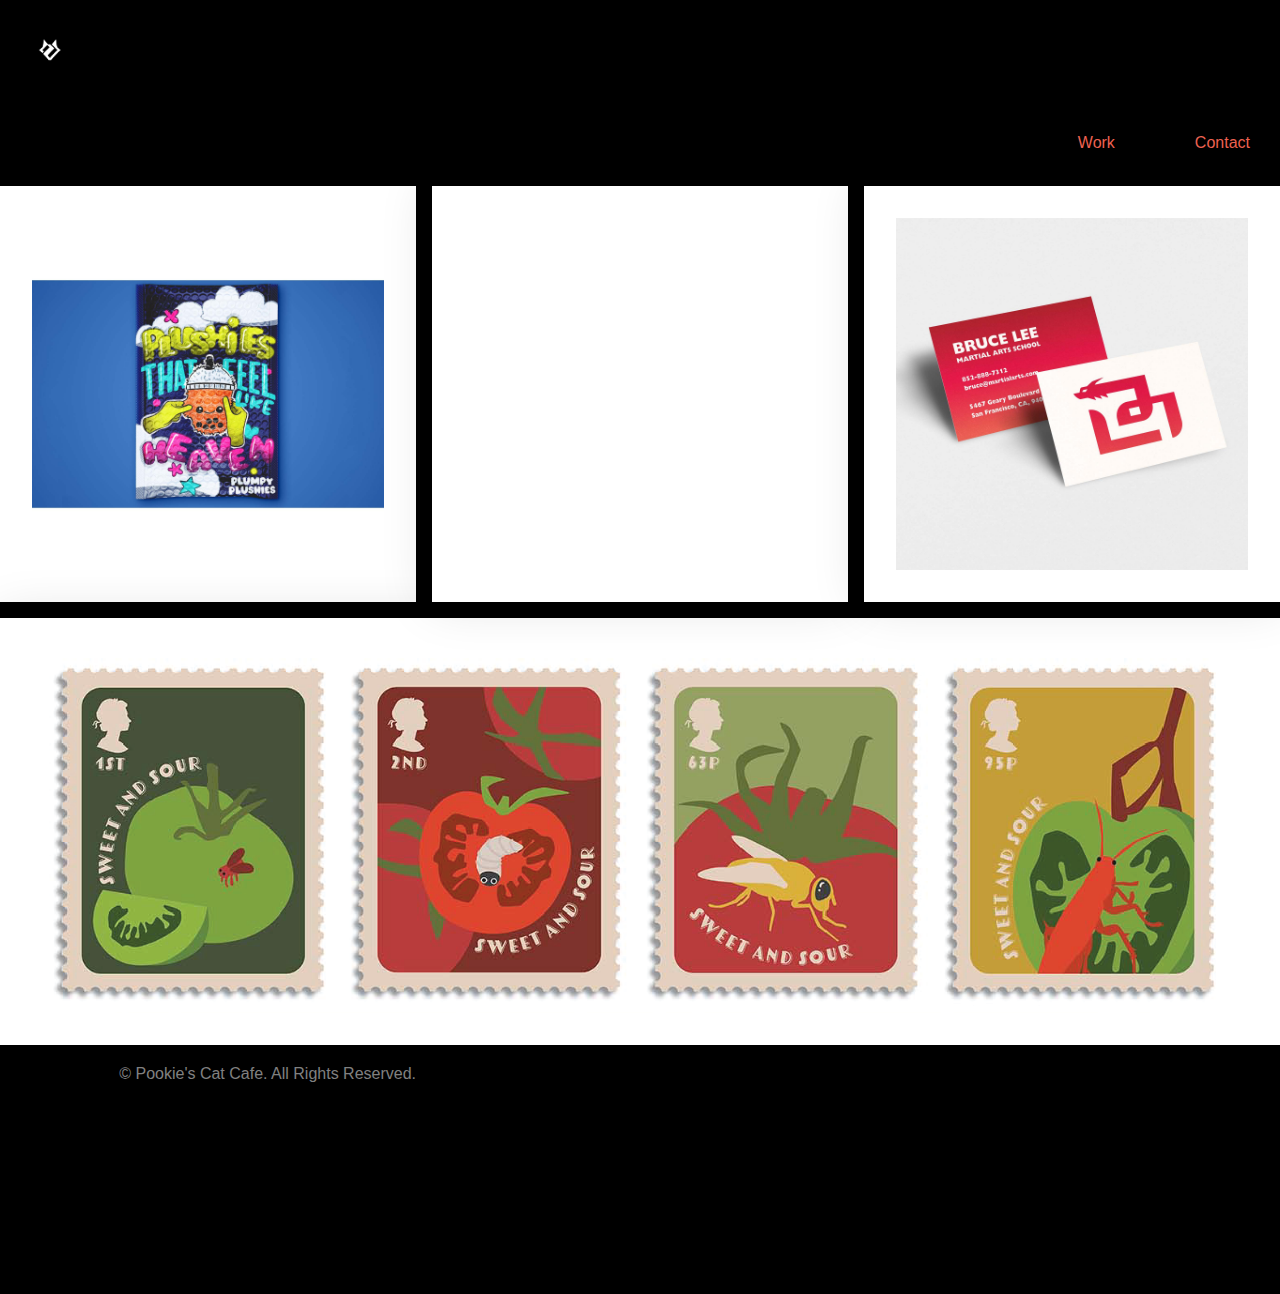
==== index.html @ f54fc364 "Fixing Header" ====
<!doctype html>
<html class="no-js" lang="en">

<head>
  <meta charset="utf-8">
  <title>Pookie's Cat Cafe</title>
  <meta name="Portfolio" content="Contents of Portfolio">
  <meta name="Portfolio" content="width=device-width, initial-scale=1">

  <meta property="og:title" content="">
  <meta property="og:type" content="">
  <meta property="og:url" content="">
  <meta property="og:image" content="">

  <link rel="manifest" href="site.webmanifest">
  <link rel="apple-touch-icon" href="icon.png">
  <!-- Place favicon.ico in the root directory -->

  <link rel="stylesheet" href="css/normalize.css">
  <link rel="stylesheet" href="css/main.css">

  <meta name="theme-color" content="#fafafa">
</head>

<body>
  <div>
    <header class="val-header">
      <nav>
        <a href="./index.html">
          <img src="./img/EmilyTranlogo_white_Compressed.png" alt=""></a>
      </nav>
    </header>
  </div>

  <div>
    <header class= "buttons-on-header">
      <nav>
        <a href="./about.html">Work</a>
        <a href="./contact.html">Contact</a>
      </nav>
    </header>
  </div>

<div class="grid">
<div class="content">
  <img src="./img/PlumpyPlushies_MockupCompressed.jpg" alt="">
  </div>
<div class="content flow featured">
  <img src="./img/Stamps_HorizontalTesting-01.png">
</div> 
<div class="content flow"> 
  <img src="./img/Lovedive_openbook_grey_TEST.png" alt="">
</div>
<div class="content flow">
  <img src="./img/BruceLee_CardMockup.jpg" alt="">
</div>


<div class="Footer-Poo-Main">
  <div class="Footer-Poo-Tiles">
          
    <div class="Footer-Poo-Tile">
        <span>&COPY; 
          Pookie's Cat Cafe. All Rights Reserved.
          </span>
</div>      
  </div>
    </div>

</body>
      

</html>
---- css/main.css ----
/* Place CSS styles here */

body {
    /* distribute font to entire site */
    font-family: 'Karla', sans-serif;
    font-weight: 500;

}

h1 {
    font-family: 'Karla', sans-serif;
    font-weight: 700;
    text-align: center;

}

h2 {
    font-family: 'Karla', sans-serif;
    font-weight: 500;
    color: black;
    text-align: center;
}

h3 {
    font-family: 'Karla', sans-serif;
    font-weight: 500;
    color: black;
    text-align: center;
}


span a {
    color: black;
    justify-content: center;
    text-align: center;
    font-family: 'Karla', sans-serif;
    font-weight: 500;
    font-size: 20px;
}


p {
    font-family: 'Karla', sans-serif;
    font-weight: 500;
    font-size: 20px;
    text-align: center;

}

h1 
h2,
h3,
h4,
h5,
h6 { 
    font-family: 'Karla', sans-serif;
    font-weight: 700; 
    text-transform: uppercase; 

}

a {
    text-align: center;
   text-decoration: none;
   color: black; 

}

img {
    display: block;
    margin: auto 0;

}

.cookie {
    text-align: left;
    border: 4px red;
    
}

.val-header {
    background-color: black;
}

.val-header nav {
    justify-content: left;
    align-items: center;
    display: flex;
    gap: 80px;
    padding: 30px;
    
    }

.buttons-on-header nav {
  justify-content: right;
  align-items: center;
  display: flex;
  gap: 80px;
  padding: 30px;

}


.val-header nav a {
    color: white;
    align-items: center;
    font-family: 'Karla', sans-serif;
    font-style: bold;
    font-weight: 700;
    background-color: black;
}

.val-header nav a img {
   justify-content: top;
}

.val-header nav img {
    justify-content: center;
    width: 40px;
}


.val-intro {
    background-color: pink;
    display: flex;
    justify-content: center; 
    }

.val-smaller-image {
width: 70%
}

.val-row-3-tiles {
color: white;
display: flex;
justify-content: center;
gap: 100px;
background-color: black;

}

.val-row-3 {
    background-color: black;
    padding: 30px;

}


.val-featured-image {
min-height: 300px;
height: 700px;
background: url(../img/CatCollage_2.png);
background-repeat: no-repeat; 
background-size: cover;
background-position: center center; 
}


.Menu-Tiles {
    color: black;
    display: flex;
    justify-content: center;
    gap: 100px;
    background-color: white;
 }

 .Menu-Tiles img {
    justify-content: left;
 }

.Menu-Main {
    background-color: white;
    padding: 30 px;
 }

 .grid {
    max-width: 60 rem;
    margin: 0 auto;
    display: grid;
    gap: 1em; 
    grid-auto-flow: dense;
    grid-template-columns: repeat(3, 1fr);
    grid-template-rows: masonry;
  }

  .featured {
    grid-column: span 3;
  }
  
  .grid > * {
    break-inside: avoid;
    margin-bottom: var(--gap);
  }
  
  @supports (grid-template-rows: masonry) {
    .grid {
      display: grid;
      grid-template-columns: repeat(var(--columns), 1fr);
      grid-template-rows: masonry;
      grid-auto-flow: dense;
      /* align-tracks: stretch; */
    }
  
    .grid > * {
      margin-bottom: 0em;
    }
  }
  
  
  :root {
    --ff-primary: basic-sans, sans-serif;
    --clr-primary: #ee6352;
    --clr-body: #333;
    --clr-bg: black;
    --spacer: 1rem;
  }
  
  *,
  *::before,
  *::after {
    box-sizing: border-box;
  }
  
  h1,
  h2,
  h3,
  p {
    margin: 0;
  }
  
  h1 {
    margin: 3rem 0;
    text-align: center;
    font-size: clamp(2rem, 1rem + 3vw, 6rem);
    font-weight: 300;
    line-height: 1;
    opacity: 0.2;
  }
  
  .flow > * + * {
    margin-top: var(--flow-space, var(--spacer));
  }
  
  body {
    font-family: var(--ff-primary);
    min-height: 100vh;
    font-size: 1em;
    line-height: 1.6;
    color: var(--clr-body);
    background: var(--clr-bg);
    padding-bottom: 13rem;
  }
  
  a {
    color: var(--clr-primary);
  }
  
  img {
    max-width: 100%;
  }
  
  .content {
    padding: 2em;
    box-shadow: 0 0 3em rgba(0, 0, 0, 0.15);
    background: white;
  }
  
  .title {
    font-weight: 900;
    color: var(--clr-primary);
    line-height: 0.8;
  }
  


 .Footer-Poo-Main {
    color: gray;
    font-family: 'Karla', sans-serif;
    font-style: bold;
    display: flex;
    justify-content: flex-end
 }
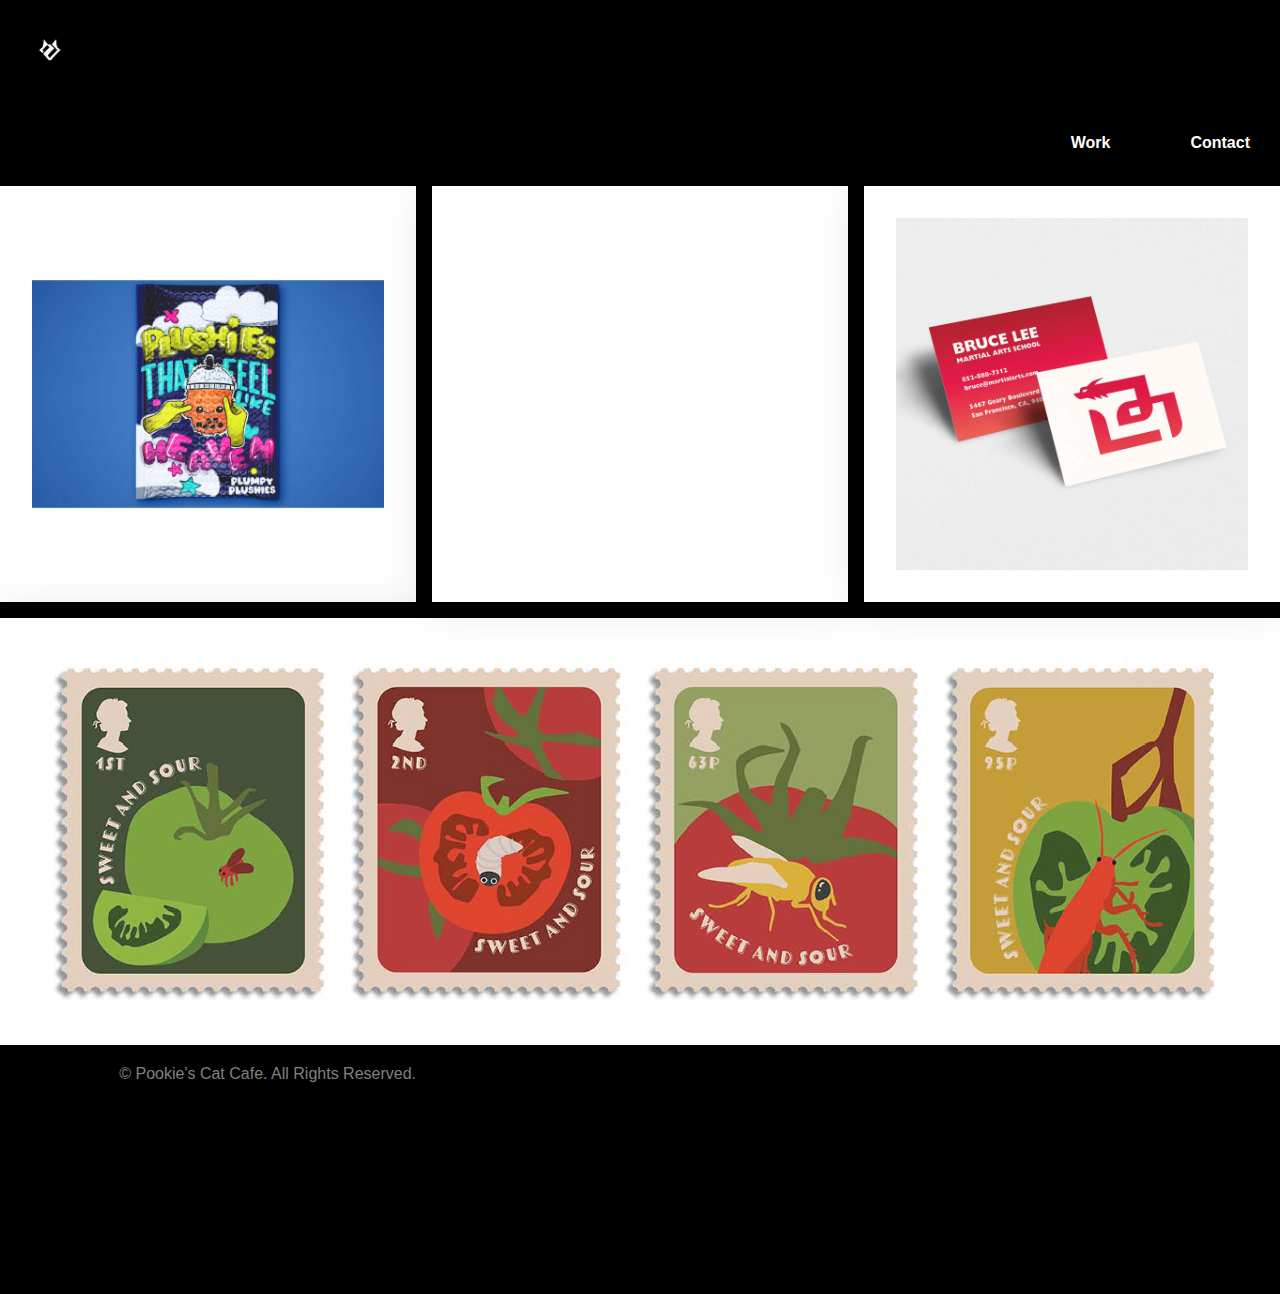
==== commit 8f7a0e17: "Title" ====
--- a/index.html
+++ b/index.html
@@ -3,7 +3,7 @@
 
 <head>
   <meta charset="utf-8">
-  <title>Pookie's Cat Cafe</title>
+  <title>Portfolio</title>
   <meta name="Portfolio" content="Contents of Portfolio">
   <meta name="Portfolio" content="width=device-width, initial-scale=1">
 
@@ -38,7 +38,7 @@
         <a href="./about.html">Work</a>
         <a href="./contact.html">Contact</a>
       </nav>
-    </header>
+  </header>
   </div>
 
 <div class="grid">
--- a/css/main.css
+++ b/css/main.css
@@ -100,6 +100,16 @@
 
 }
 
+
+.buttons-on-header nav a {
+  color: white;
+  align-items: center;
+  justify-content: top;
+  font-family: 'Karla', sans-serif;
+  font-style: bold;
+  font-weight: 700;
+  background-color: black;
+}
 
 .val-header nav a {
     color: white;
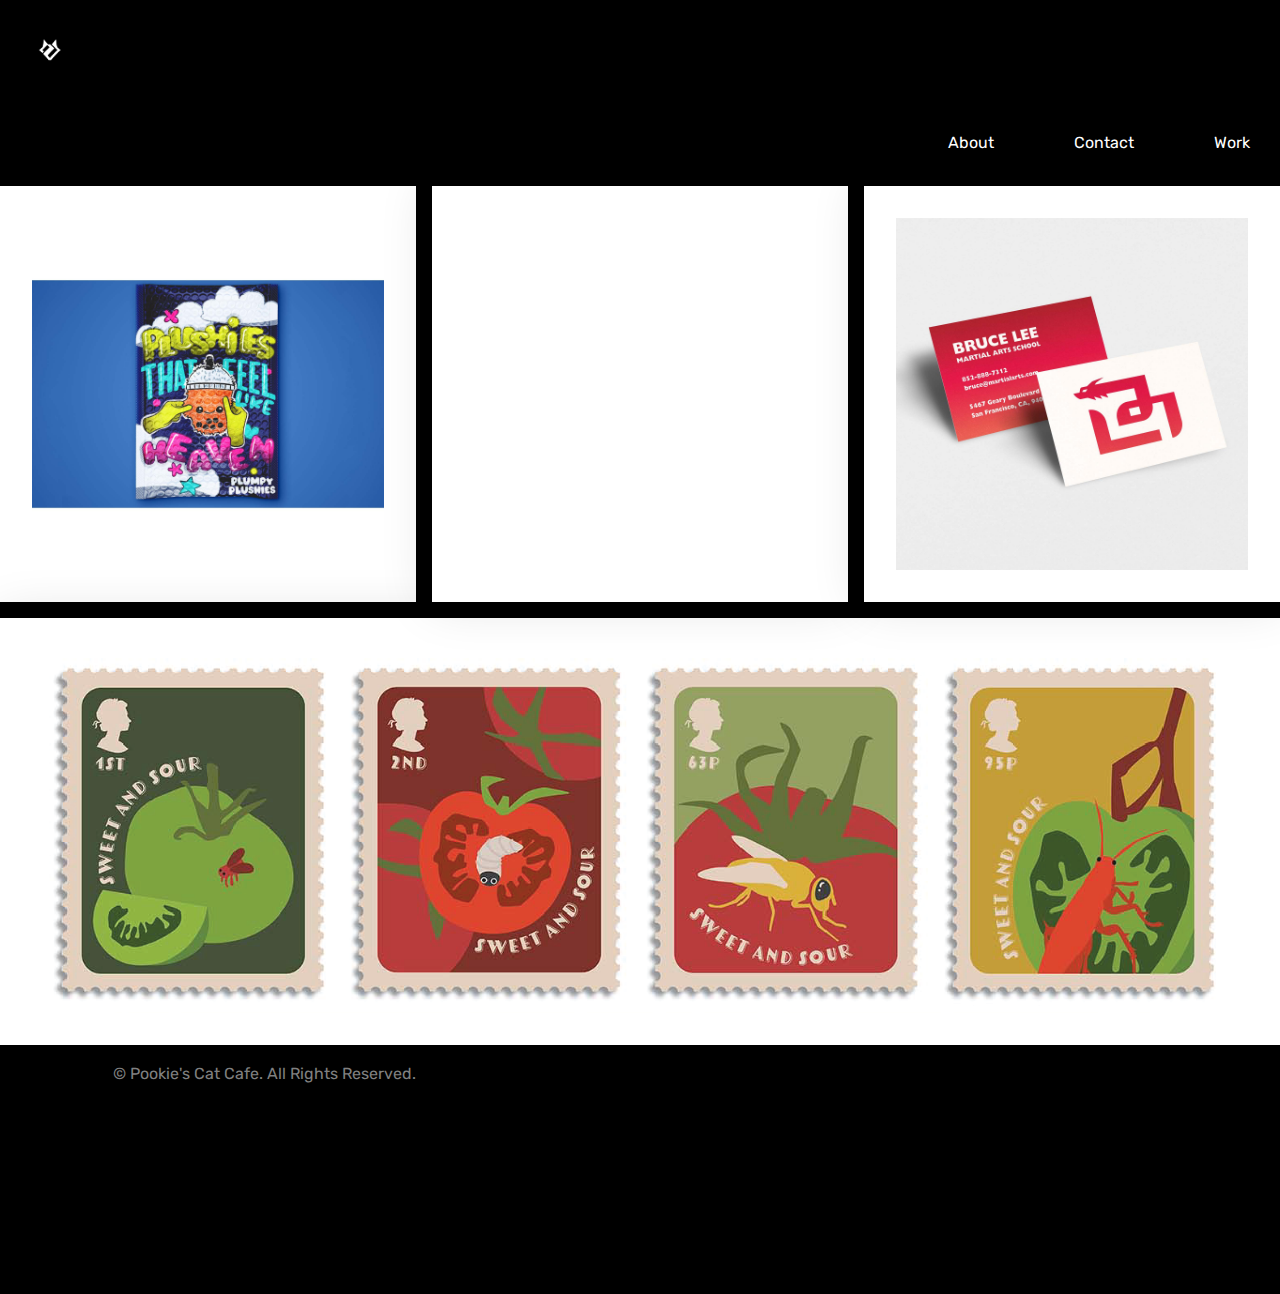
==== commit 7f841d56: "Fixing Nav" ====
--- a/index.html
+++ b/index.html
@@ -14,6 +14,10 @@
 
   <link rel="manifest" href="site.webmanifest">
   <link rel="apple-touch-icon" href="icon.png">
+  <link rel="preconnect" href="https://fonts.googleapis.com">
+
+  <link rel="preconnect" href="https://fonts.gstatic.com" crossorigin>
+  <link href="https://fonts.googleapis.com/css2?family=Rubik:ital,wght@0,400;0,500;0,600;0,700;0,800;0,900;1,400&display=swap" rel="stylesheet">
   <!-- Place favicon.ico in the root directory -->
 
   <link rel="stylesheet" href="css/normalize.css">
@@ -35,8 +39,9 @@
   <div>
     <header class= "buttons-on-header">
       <nav>
-        <a href="./about.html">Work</a>
+        <a href="./about.html">About</a>
         <a href="./contact.html">Contact</a>
+        <a href="./work.html">Work</a>
       </nav>
   </header>
   </div>
@@ -71,3 +76,4 @@
       
 
 </html>
+
--- a/css/main.css
+++ b/css/main.css
@@ -2,45 +2,45 @@
 
 body {
     /* distribute font to entire site */
-    font-family: 'Karla', sans-serif;
+    font-family: 'Rubik', sans-serif;
+    font-weight: 400;
+
+}
+
+h1 {
+    font-family: 'Rubik', sans-serif;
+    font-weight: 700;
+    text-align: center;
+
+}
+
+h2 {
+    font-family: 'Rubik', sans-serif;
     font-weight: 500;
-
-}
-
-h1 {
-    font-family: 'Karla', sans-serif;
-    font-weight: 700;
-    text-align: center;
-
-}
-
-h2 {
-    font-family: 'Karla', sans-serif;
+    color: black;
+    text-align: center;
+}
+
+h3 {
+    font-family: 'Rubik', sans-serif;
     font-weight: 500;
     color: black;
     text-align: center;
 }
 
-h3 {
-    font-family: 'Karla', sans-serif;
-    font-weight: 500;
-    color: black;
-    text-align: center;
-}
-
 
 span a {
     color: black;
     justify-content: center;
     text-align: center;
-    font-family: 'Karla', sans-serif;
-    font-weight: 500;
+    font-family: 'Rubik', sans-serif;
+    font-weight: 400;
     font-size: 20px;
 }
 
 
 p {
-    font-family: 'Karla', sans-serif;
+    font-family: 'Rubik', sans-serif;
     font-weight: 500;
     font-size: 20px;
     text-align: center;
@@ -53,8 +53,8 @@
 h4,
 h5,
 h6 { 
-    font-family: 'Karla', sans-serif;
-    font-weight: 700; 
+    font-family: 'Rubik', sans-serif;
+    font-weight: 400; 
     text-transform: uppercase; 
 
 }
@@ -105,18 +105,16 @@
   color: white;
   align-items: center;
   justify-content: top;
-  font-family: 'Karla', sans-serif;
-  font-style: bold;
-  font-weight: 700;
+  font-family: 'Rubik', sans-serif;
+  font-weight: 400;
   background-color: black;
 }
 
 .val-header nav a {
     color: white;
     align-items: center;
-    font-family: 'Karla', sans-serif;
-    font-style: bold;
-    font-weight: 700;
+    font-family: 'Rubik', sans-serif;
+    font-weight: 400;
     background-color: black;
 }
 
@@ -285,7 +283,7 @@
 
  .Footer-Poo-Main {
     color: gray;
-    font-family: 'Karla', sans-serif;
+    font-family: 'Rubik', sans-serif;
     font-style: bold;
     display: flex;
     justify-content: flex-end
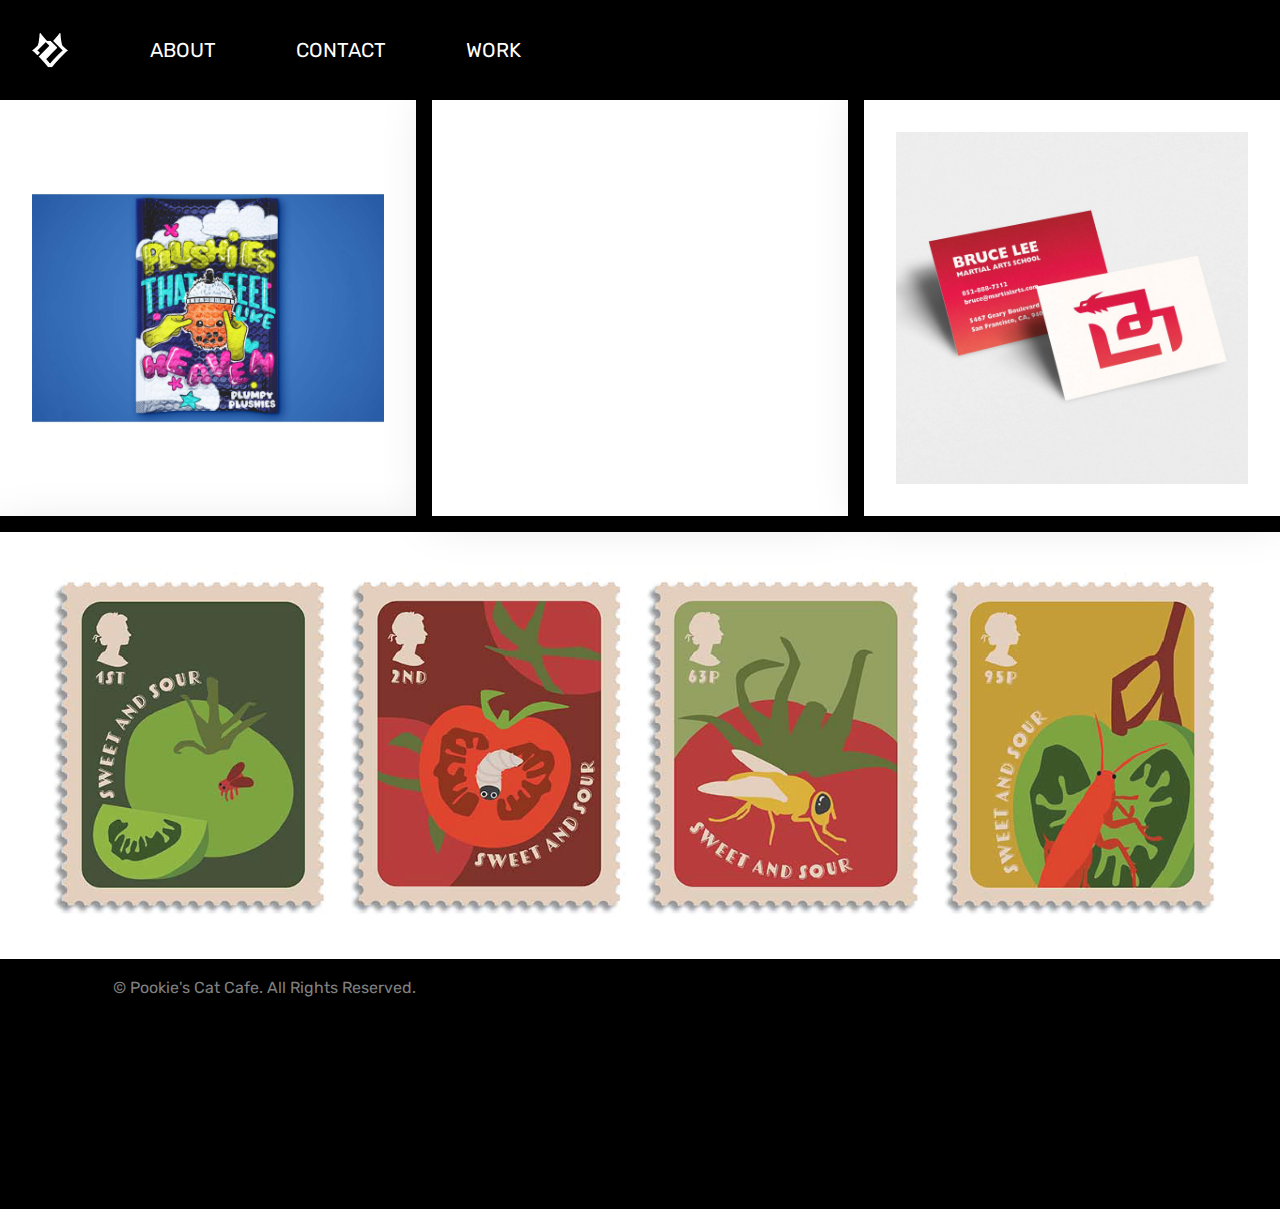
==== commit 33f218e5: "Fixing Nav pt 2" ====
--- a/index.html
+++ b/index.html
@@ -31,19 +31,12 @@
     <header class="val-header">
       <nav>
         <a href="./index.html">
-          <img src="./img/EmilyTranlogo_white_Compressed.png" alt=""></a>
+          <img src="./img/Whitelogo_larger_8x8_nocompress (1).png" alt=""></a>
+        <a href="./about.html">ABOUT</a>
+        <a href="./contact.html">CONTACT</a>
+        <a href="./work.html">WORK</a>
       </nav>
     </header>
-  </div>
-
-  <div>
-    <header class= "buttons-on-header">
-      <nav>
-        <a href="./about.html">About</a>
-        <a href="./contact.html">Contact</a>
-        <a href="./work.html">Work</a>
-      </nav>
-  </header>
   </div>
 
 <div class="grid">
--- a/css/main.css
+++ b/css/main.css
@@ -79,7 +79,10 @@
 }
 
 .val-header {
-    background-color: black;
+  background-color: black;
+  justify-content: left;
+  display: flex;
+  align-items: center;
 }
 
 .val-header nav {
@@ -88,6 +91,7 @@
     display: flex;
     gap: 80px;
     padding: 30px;
+    font-size: 20px;
     
     }
 
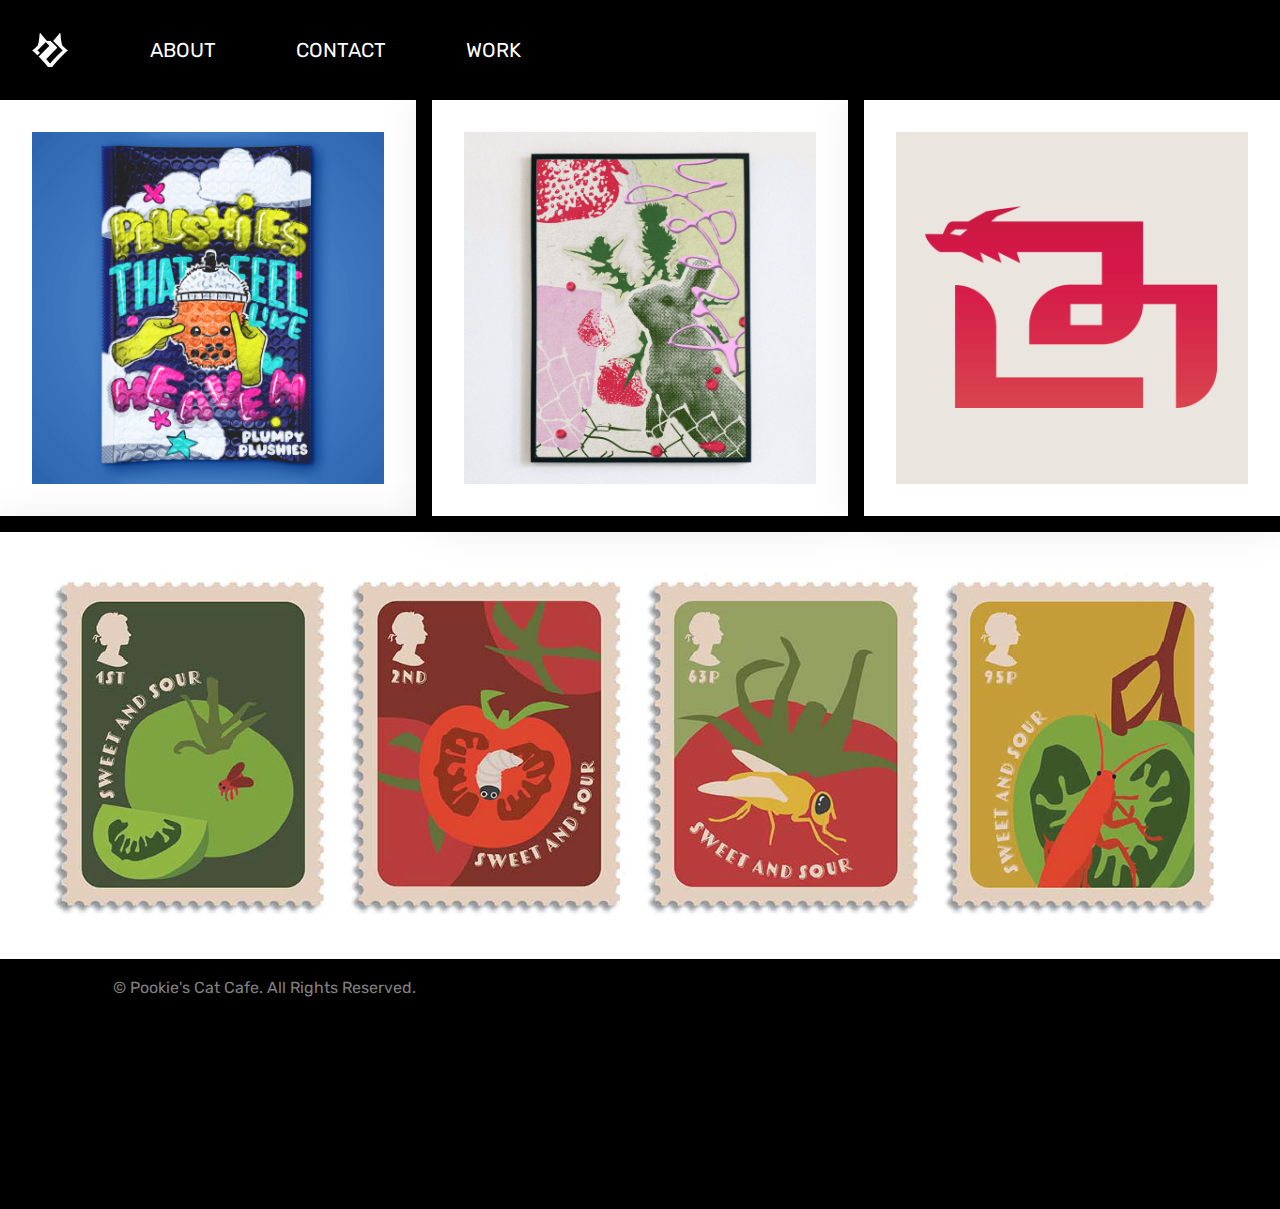
==== commit 6134925e: "stuff" ====
--- a/index.html
+++ b/index.html
@@ -41,16 +41,16 @@
 
 <div class="grid">
 <div class="content">
-  <img src="./img/PlumpyPlushies_MockupCompressed.jpg" alt="">
+  <img src="./img/ResizePlushies_compressed.png" alt="">
   </div>
 <div class="content flow featured">
   <img src="./img/Stamps_HorizontalTesting-01.png">
 </div> 
 <div class="content flow"> 
-  <img src="./img/Lovedive_openbook_grey_TEST.png" alt="">
+  <img src="./img/ResizePoster_compressed.png" alt="">
 </div>
 <div class="content flow">
-  <img src="./img/BruceLee_CardMockup.jpg" alt="">
+  <img src="./img/bruceleelogo_compressed.png" alt="">
 </div>
 
 
--- a/css/main.css
+++ b/css/main.css
@@ -4,8 +4,46 @@
     /* distribute font to entire site */
     font-family: 'Rubik', sans-serif;
     font-weight: 400;
-
-}
+}
+
+body {
+  color: white;
+  background-color: black;
+  margin: 0;
+  padding: 0;
+  box-sizing: border-box;
+}
+
+.center {
+color: white;
+background-color: black;
+  top: 50%;
+  left: 50%;
+  transform: translate(-50%, -50%);
+  position: absolute;
+  width: 50px;
+}
+
+.center:before,
+.center:after,
+.center div {
+  content: "";
+  display: block;
+  height: 6px;
+  border-radius: 3px;
+  margin: 7px 0;
+  transition: 0.5s;
+}
+.center:hover:before {
+  transform: translateY(12px) rotate(135deg);
+}
+.center:hover:after {
+  transform: translateY(-12px) rotate(-135deg);
+}
+.center:hover div {
+  transform: scale(0);
+}
+
 
 h1 {
     font-family: 'Rubik', sans-serif;
@@ -80,9 +118,6 @@
 
 .val-header {
   background-color: black;
-  justify-content: left;
-  display: flex;
-  align-items: center;
 }
 
 .val-header nav {
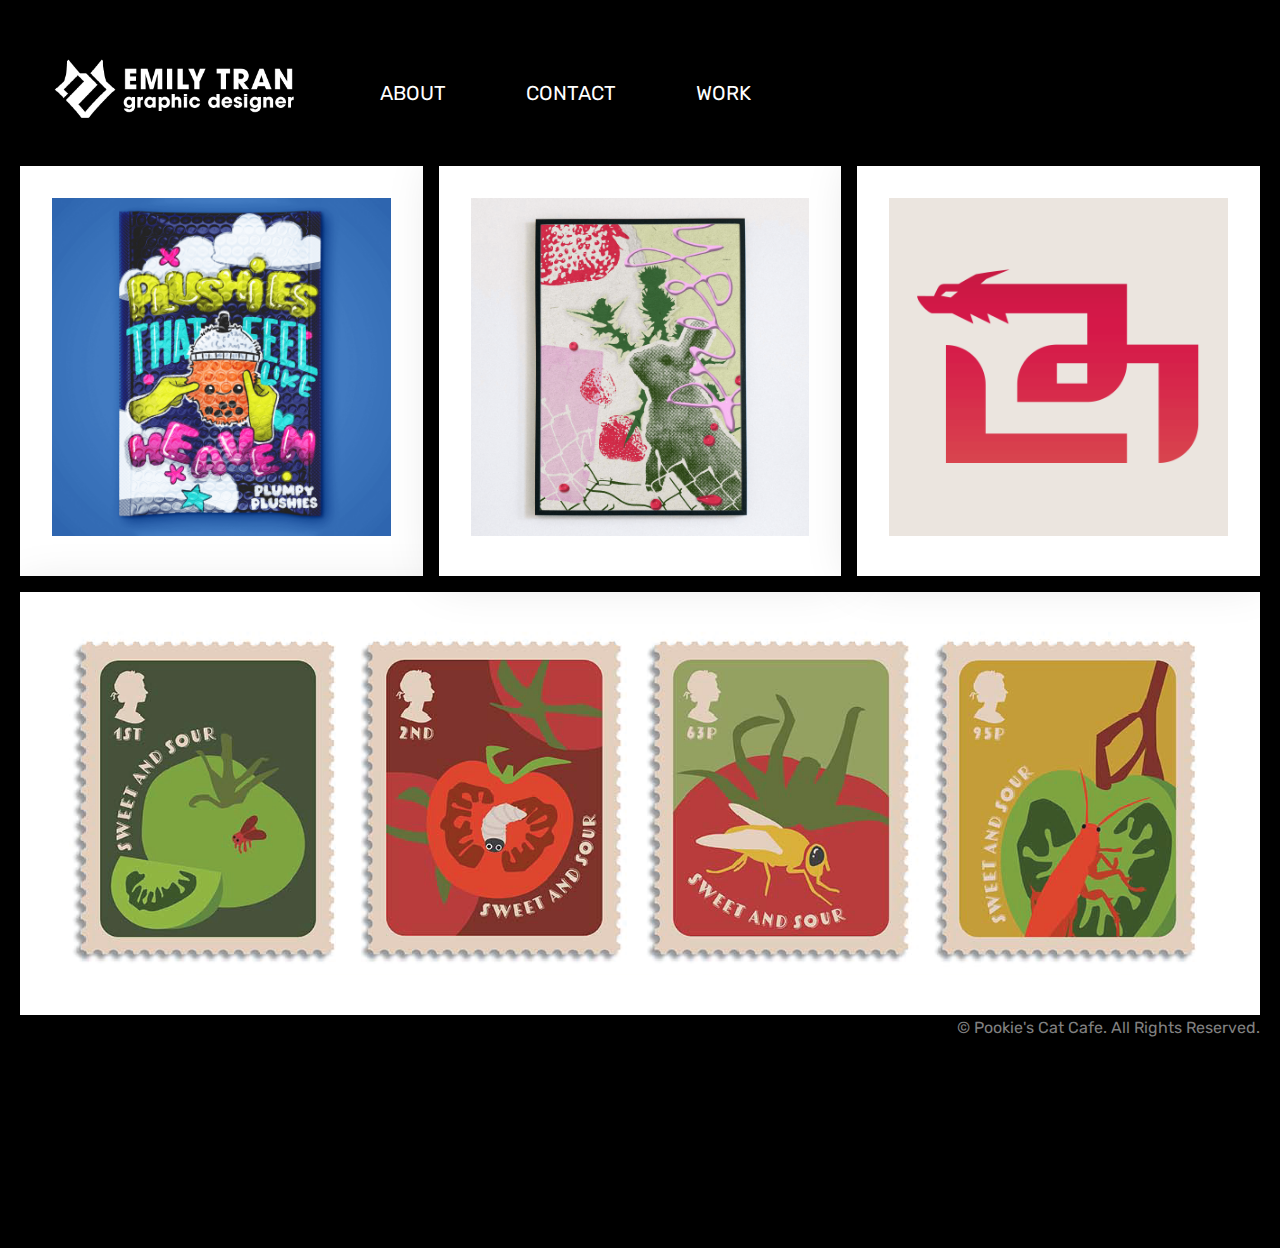
==== commit 0bb6b73c: "Fixing All Pages" ====
--- a/index.html
+++ b/index.html
@@ -31,7 +31,7 @@
     <header class="val-header">
       <nav>
         <a href="./index.html">
-          <img src="./img/Whitelogo_larger_8x8_nocompress (1).png" alt=""></a>
+          <img src="./img/EmilyTranLogo_withTexts (1).png" alt=""></a>
         <a href="./about.html">ABOUT</a>
         <a href="./contact.html">CONTACT</a>
         <a href="./work.html">WORK</a>
@@ -40,17 +40,26 @@
   </div>
 
 <div class="grid">
-<div class="content">
-  <img src="./img/ResizePlushies_compressed.png" alt="">
+  <div class="content">
+    <a href="./work.html">
+      <img src="./img/ResizePlushies_compressed.png" alt="">
+    </a>
   </div>
-<div class="content flow featured">
-  <img src="./img/Stamps_HorizontalTesting-01.png">
-</div> 
-<div class="content flow"> 
-  <img src="./img/ResizePoster_compressed.png" alt="">
-</div>
-<div class="content flow">
-  <img src="./img/bruceleelogo_compressed.png" alt="">
+  <div class="content flow featured">
+    <a href="./work.html">
+      <img src="./img/Stamps_HorizontalTesting-01.png">
+    </a>
+  </div> 
+  <div class="content flow"> 
+    <a href="./work.html">
+      <img src="./img/ResizePoster_compressed.png" alt="">
+    </a>
+  </div>
+  <div class="content flow">
+    <a href="./work.html">
+      <img src="./img/bruceleelogo_compressed.png" alt="">
+    </a>
+  </div>
 </div>
 
 
--- a/css/main.css
+++ b/css/main.css
@@ -3,72 +3,29 @@
 body {
     /* distribute font to entire site */
     font-family: 'Rubik', sans-serif;
+    color: white;
     font-weight: 400;
-}
-
-body {
-  color: white;
-  background-color: black;
-  margin: 0;
-  padding: 0;
-  box-sizing: border-box;
-}
-
-.center {
-color: white;
-background-color: black;
-  top: 50%;
-  left: 50%;
-  transform: translate(-50%, -50%);
-  position: absolute;
-  width: 50px;
-}
-
-.center:before,
-.center:after,
-.center div {
-  content: "";
-  display: block;
-  height: 6px;
-  border-radius: 3px;
-  margin: 7px 0;
-  transition: 0.5s;
-}
-.center:hover:before {
-  transform: translateY(12px) rotate(135deg);
-}
-.center:hover:after {
-  transform: translateY(-12px) rotate(-135deg);
-}
-.center:hover div {
-  transform: scale(0);
-}
-
+    padding: 20px;
+}
 
 h1 {
-    font-family: 'Rubik', sans-serif;
-    font-weight: 700;
+  font-family: 'Rubik', sans-serif;
+  font-weight: 700;
+  color: white;
+  text-align: center;
+}
+
+
+h2 {
+    font-family: 'Rubik', sans-serif;
+    font-weight: 500;
+    color: white;
     text-align: center;
-
-}
-
-h2 {
-    font-family: 'Rubik', sans-serif;
-    font-weight: 500;
-    color: black;
-    text-align: center;
-}
-
-h3 {
-    font-family: 'Rubik', sans-serif;
-    font-weight: 500;
-    color: black;
-    text-align: center;
 }
 
 
 span a {
-    color: black;
+    color: white;
     justify-content: center;
     text-align: center;
     font-family: 'Rubik', sans-serif;
@@ -76,14 +33,12 @@
     font-size: 20px;
 }
 
-
 p {
-    font-family: 'Rubik', sans-serif;
-    font-weight: 500;
-    font-size: 20px;
-    text-align: center;
-
-}
+  color: white;
+  font-family: 'Rubik', sans-serif;
+  font-weight: 500;
+}
+
 
 h1 
 h2,
@@ -91,29 +46,47 @@
 h4,
 h5,
 h6 { 
-    font-family: 'Rubik', sans-serif;
-    font-weight: 400; 
-    text-transform: uppercase; 
+  color: white;
+  font-family: 'Rubik', sans-serif;
+  font-weight: 400; 
+  text-transform: uppercase; 
 
 }
 
 a {
-    text-align: center;
-   text-decoration: none;
-   color: black; 
-
-}
-
-img {
-    display: block;
-    margin: auto 0;
-
-}
-
-.cookie {
-    text-align: left;
-    border: 4px red;
-    
+  text-align: center;
+  text-decoration: none;
+  color: white;
+}
+
+* {
+  margin: 0;
+  padding: 0;
+  box-sizing: border-box;
+  font-family: 'Rubik', sans-serif;
+}
+
+.container {
+  margin: 100px;
+  width: 75%;
+  display: flex;
+  justify-content: center;
+  align-items: center;
+  min-height: 100vh;
+}
+
+.text p {
+  color: gainsboro;
+  font-size: 12px;
+  padding-left: 60px;
+  padding-right: 60px;
+}
+
+.text h2 {
+  color: gainsboro;
+  font-size: 40px;
+  padding-top: 40px;
+  padding-bottom: 20px;
 }
 
 .val-header {
@@ -163,62 +136,37 @@
 
 .val-header nav img {
     justify-content: center;
-    width: 40px;
-}
-
-
-.val-intro {
-    background-color: pink;
-    display: flex;
-    justify-content: center; 
-    }
-
-.val-smaller-image {
-width: 70%
-}
-
-.val-row-3-tiles {
+    width: 250px;
+}
+
+.Main-Contact {
+  padding: 30px;
+}
+
+.Contact-Tile a {
+color: white;
+align-content: center;
+display: block;
+}
+
+
+.Contact-Tiles {
 color: white;
 display: flex;
 justify-content: center;
 gap: 100px;
-background-color: black;
-
-}
-
-.val-row-3 {
-    background-color: black;
-    padding: 30px;
-
-}
-
-
-.val-featured-image {
-min-height: 300px;
-height: 700px;
-background: url(../img/CatCollage_2.png);
-background-repeat: no-repeat; 
-background-size: cover;
-background-position: center center; 
-}
-
-
-.Menu-Tiles {
-    color: black;
-    display: flex;
-    justify-content: center;
-    gap: 100px;
-    background-color: white;
- }
-
- .Menu-Tiles img {
-    justify-content: left;
- }
-
-.Menu-Main {
-    background-color: white;
-    padding: 30 px;
- }
+ 
+}
+
+.Contact-Texts h1 {
+  color: white;
+}
+
+.Contact-Tile img {
+  width: 70px;
+  color: white;
+}
+
 
  .grid {
     max-width: 60 rem;
@@ -257,7 +205,7 @@
   :root {
     --ff-primary: basic-sans, sans-serif;
     --clr-primary: #ee6352;
-    --clr-body: #333;
+    --clr-body: white;
     --clr-bg: black;
     --spacer: 1rem;
   }
@@ -266,22 +214,6 @@
   *::before,
   *::after {
     box-sizing: border-box;
-  }
-  
-  h1,
-  h2,
-  h3,
-  p {
-    margin: 0;
-  }
-  
-  h1 {
-    margin: 3rem 0;
-    text-align: center;
-    font-size: clamp(2rem, 1rem + 3vw, 6rem);
-    font-weight: 300;
-    line-height: 1;
-    opacity: 0.2;
   }
   
   .flow > * + * {
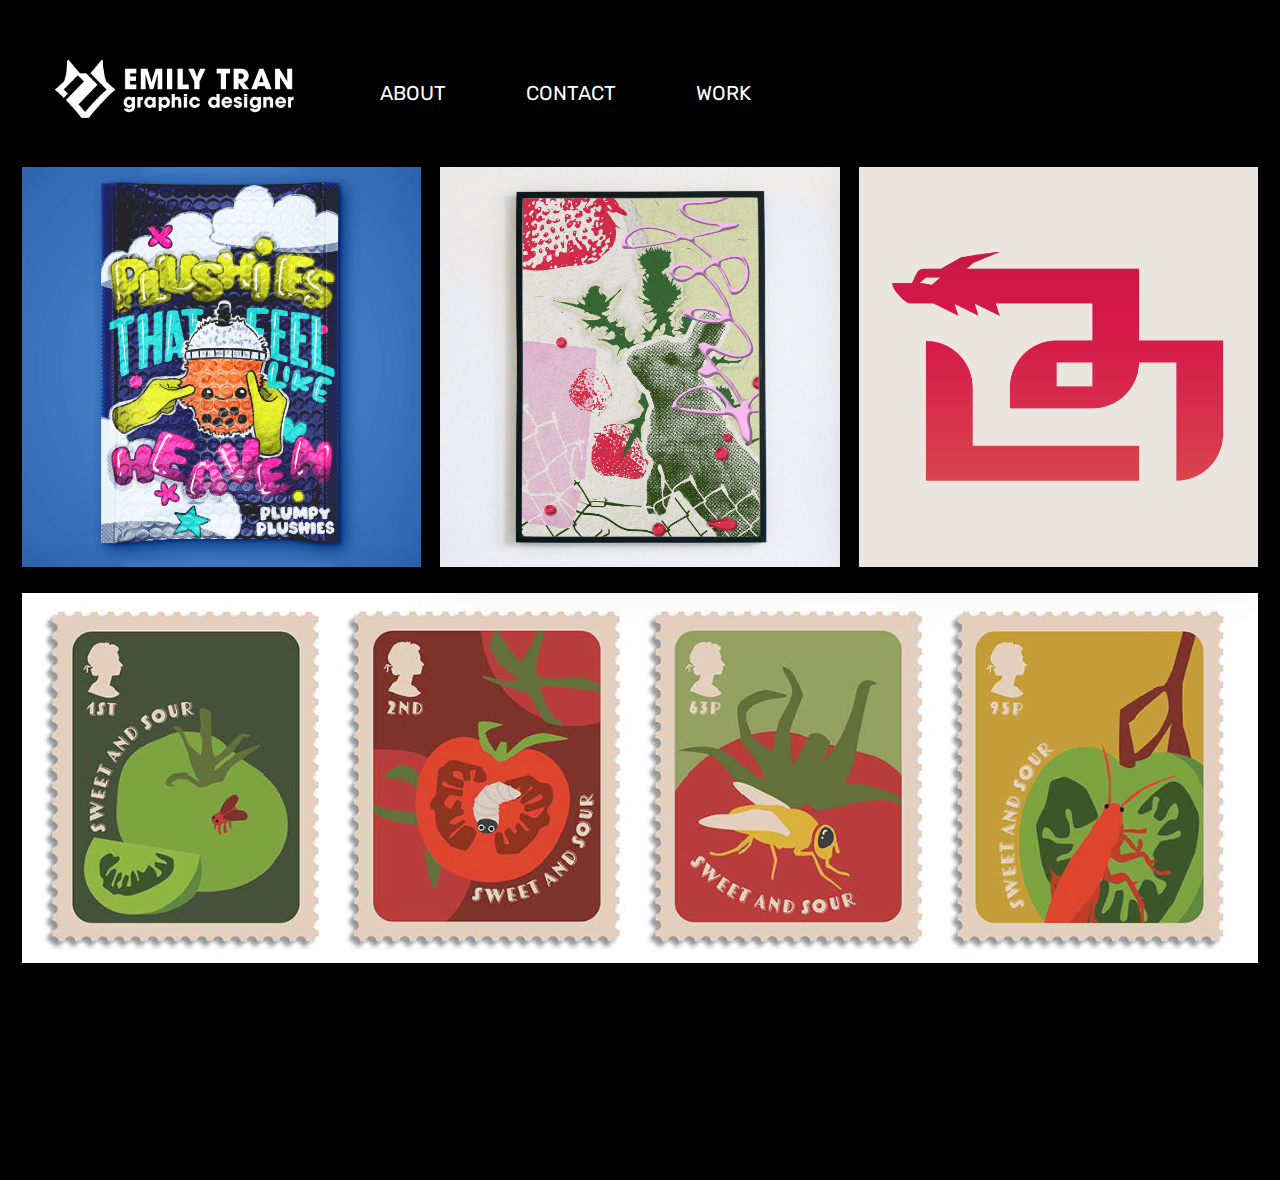
==== commit c797322d: "Finishing Fixes" ====
--- a/index.html
+++ b/index.html
@@ -62,20 +62,6 @@
   </div>
 </div>
 
-
-<div class="Footer-Poo-Main">
-  <div class="Footer-Poo-Tiles">
-          
-    <div class="Footer-Poo-Tile">
-        <span>&COPY; 
-          Pookie's Cat Cafe. All Rights Reserved.
-          </span>
-</div>      
-  </div>
-    </div>
-
 </body>
-      
-
 </html>
 
--- a/css/main.css
+++ b/css/main.css
@@ -12,7 +12,7 @@
   font-family: 'Rubik', sans-serif;
   font-weight: 700;
   color: white;
-  text-align: center;
+  text-align: left;
 }
 
 
@@ -36,7 +36,7 @@
 p {
   color: white;
   font-family: 'Rubik', sans-serif;
-  font-weight: 500;
+  font-weight: 400;
 }
 
 
@@ -77,16 +77,16 @@
 
 .text p {
   color: gainsboro;
-  font-size: 12px;
-  padding-left: 60px;
-  padding-right: 60px;
-}
-
-.text h2 {
-  color: gainsboro;
-  font-size: 40px;
-  padding-top: 40px;
-  padding-bottom: 20px;
+  font-size: 18px;
+  padding-left: 100px;
+  padding-right: 100px;
+}
+
+.text h1 {
+  color: white;
+  text-align: center;
+  font-size: 30px;
+  padding-top: 30px;
 }
 
 .val-header {
@@ -160,11 +160,34 @@
 
 .Contact-Texts h1 {
   color: white;
+  text-align: center;
+  font-size: 30px;
 }
 
 .Contact-Tile img {
   width: 70px;
   color: white;
+}
+
+.work-container {
+  display: grid;
+  align-items: left;
+  grid-template-columns: 1fr 1fr;
+  column-gap: 10px;
+}
+
+.work-image {
+  max-width: 90%;
+  padding-left: 100px;
+  padding-bottom: 20px;
+}
+
+.work-text {
+  font-size: 18px;
+  align-items: center;
+  justify-content: center;
+  padding-right: 206px;
+  color: gainsboro;
 }
 
 
@@ -239,9 +262,9 @@
   }
   
   .content {
-    padding: 2em;
+    padding: .1em;
     box-shadow: 0 0 3em rgba(0, 0, 0, 0.15);
-    background: white;
+  
   }
   
   .title {
@@ -251,13 +274,4 @@
   }
   
 
-
- .Footer-Poo-Main {
-    color: gray;
-    font-family: 'Rubik', sans-serif;
-    font-style: bold;
-    display: flex;
-    justify-content: flex-end
- }
-
  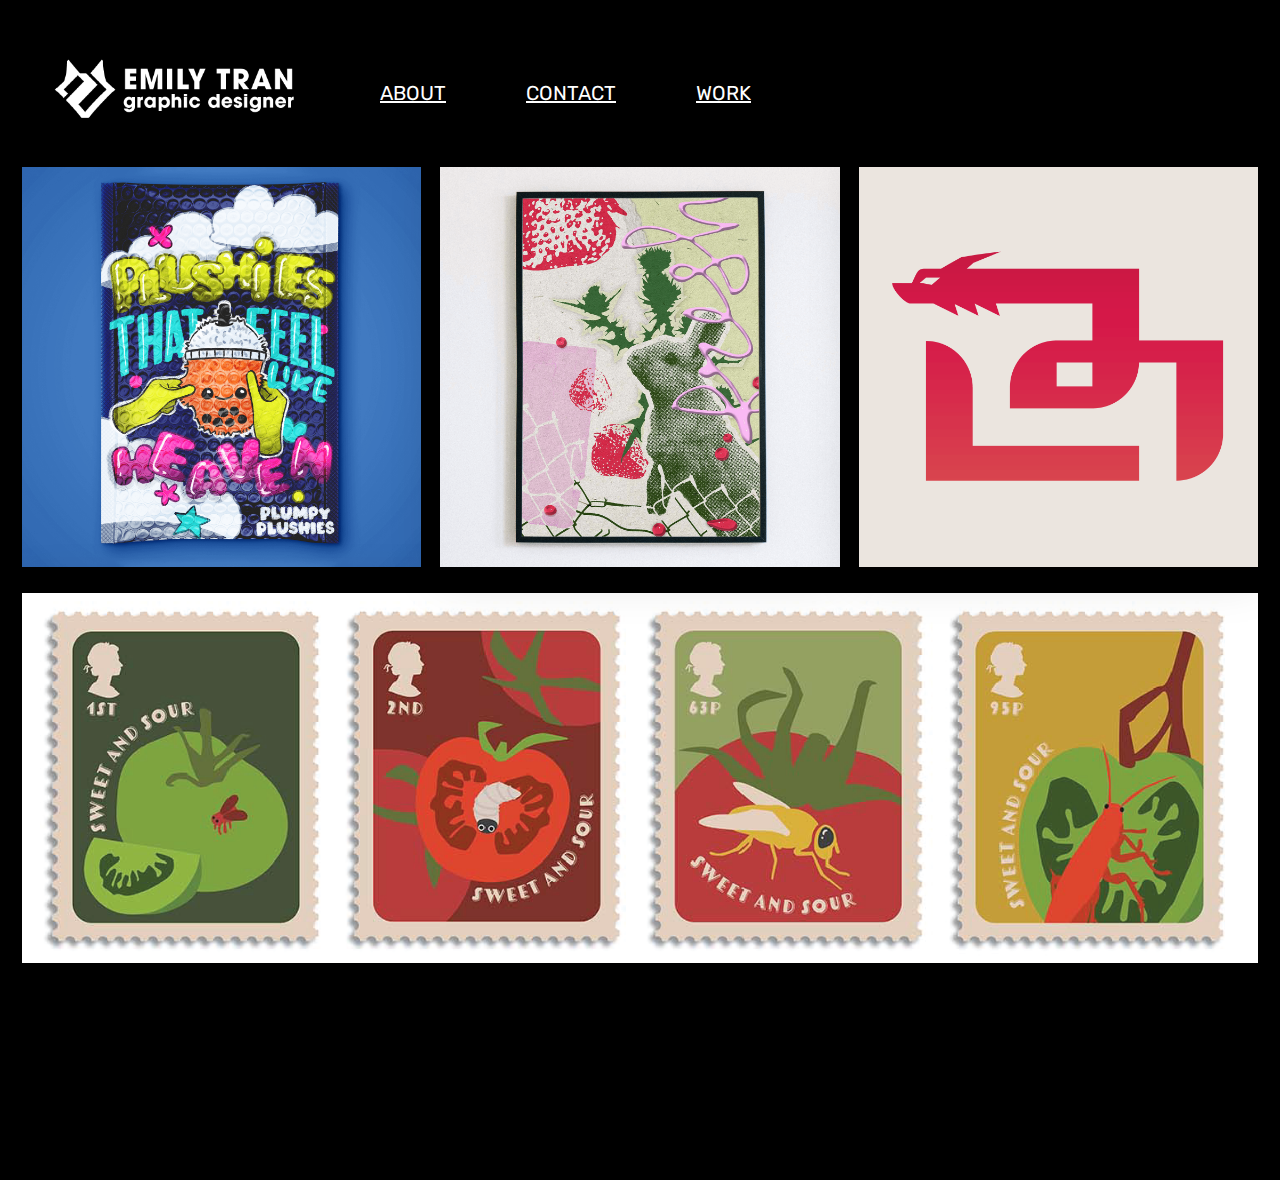
==== commit a4333940: "Buttons" ====
--- a/index.html
+++ b/index.html
@@ -39,6 +39,7 @@
     </header>
   </div>
 
+
 <div class="grid">
   <div class="content">
     <a href="./work.html">
--- a/css/main.css
+++ b/css/main.css
@@ -53,10 +53,10 @@
 
 }
 
-a {
+a:hover {
   text-align: center;
   text-decoration: none;
-  color: white;
+  
 }
 
 * {
@@ -190,7 +190,6 @@
   color: gainsboro;
 }
 
-
  .grid {
     max-width: 60 rem;
     margin: 0 auto;
@@ -273,5 +272,10 @@
     line-height: 0.8;
   }
   
-
+  @media only screen and (max-width: 600px){
+    .content {
+      display: block;
+      flex-direction: column;
+    }
+  } 
  